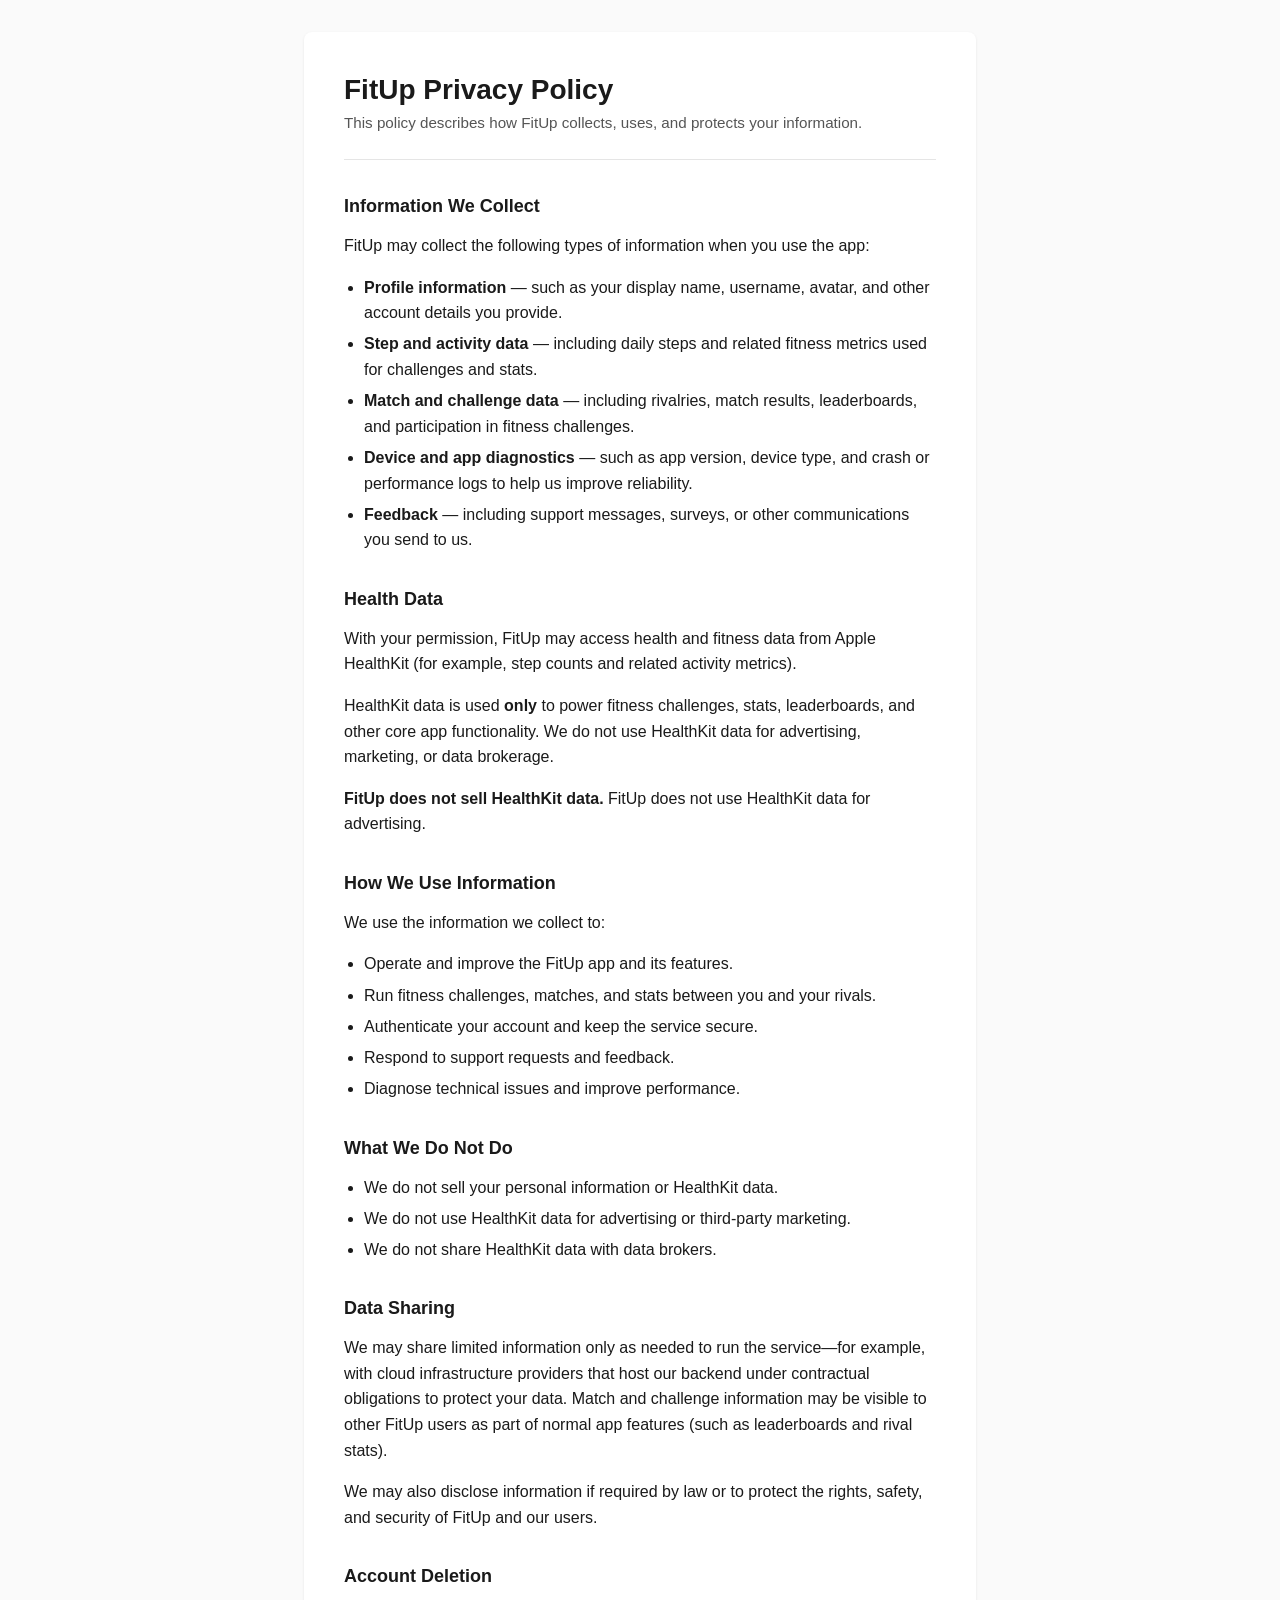
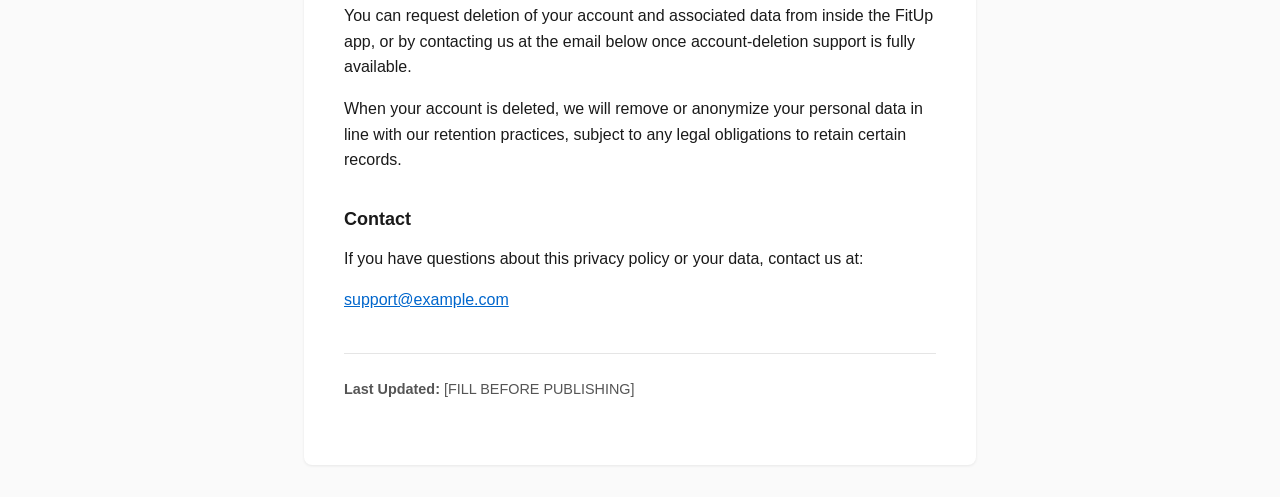
==== docs/privacy/index.html @ 524c8365 "Add GitHub Pages privacy policy for App Store" ====
<!DOCTYPE html>
<html lang="en">
<head>
  <meta charset="UTF-8">
  <meta name="viewport" content="width=device-width, initial-scale=1">
  <title>FitUp Privacy Policy</title>
  <style>
    :root {
      --text: #1a1a1a;
      --muted: #555;
      --border: #e5e5e5;
      --bg: #fafafa;
      --card: #fff;
    }

    * {
      box-sizing: border-box;
    }

    body {
      margin: 0;
      font-family: -apple-system, BlinkMacSystemFont, "Segoe UI", Roboto, Helvetica, Arial, sans-serif;
      font-size: 1rem;
      line-height: 1.6;
      color: var(--text);
      background: var(--bg);
    }

    main {
      max-width: 42rem;
      margin: 0 auto;
      padding: 2rem 1.25rem 3rem;
      background: var(--card);
      min-height: 100vh;
    }

    @media (min-width: 600px) {
      main {
        margin: 2rem auto;
        padding: 2.5rem 2.5rem 3rem;
        border-radius: 8px;
        box-shadow: 0 1px 3px rgba(0, 0, 0, 0.08);
        min-height: auto;
      }
    }

    h1 {
      font-size: 1.75rem;
      font-weight: 700;
      margin: 0 0 0.25rem;
      line-height: 1.25;
    }

    .subtitle {
      color: var(--muted);
      font-size: 0.95rem;
      margin: 0 0 2rem;
      padding-bottom: 1.5rem;
      border-bottom: 1px solid var(--border);
    }

    h2 {
      font-size: 1.125rem;
      font-weight: 600;
      margin: 2rem 0 0.75rem;
    }

    h2:first-of-type {
      margin-top: 0;
    }

    p, ul {
      margin: 0 0 1rem;
    }

    ul {
      padding-left: 1.25rem;
    }

    li {
      margin-bottom: 0.35rem;
    }

    a {
      color: #0066cc;
    }

    .last-updated {
      margin-top: 2.5rem;
      padding-top: 1.5rem;
      border-top: 1px solid var(--border);
      font-size: 0.9rem;
      color: var(--muted);
    }
  </style>
</head>
<body>
  <main>
    <h1>FitUp Privacy Policy</h1>
    <p class="subtitle">This policy describes how FitUp collects, uses, and protects your information.</p>

    <h2>Information We Collect</h2>
    <p>FitUp may collect the following types of information when you use the app:</p>
    <ul>
      <li><strong>Profile information</strong> — such as your display name, username, avatar, and other account details you provide.</li>
      <li><strong>Step and activity data</strong> — including daily steps and related fitness metrics used for challenges and stats.</li>
      <li><strong>Match and challenge data</strong> — including rivalries, match results, leaderboards, and participation in fitness challenges.</li>
      <li><strong>Device and app diagnostics</strong> — such as app version, device type, and crash or performance logs to help us improve reliability.</li>
      <li><strong>Feedback</strong> — including support messages, surveys, or other communications you send to us.</li>
    </ul>

    <h2>Health Data</h2>
    <p>With your permission, FitUp may access health and fitness data from Apple HealthKit (for example, step counts and related activity metrics).</p>
    <p>HealthKit data is used <strong>only</strong> to power fitness challenges, stats, leaderboards, and other core app functionality. We do not use HealthKit data for advertising, marketing, or data brokerage.</p>
    <p><strong>FitUp does not sell HealthKit data.</strong> FitUp does not use HealthKit data for advertising.</p>

    <h2>How We Use Information</h2>
    <p>We use the information we collect to:</p>
    <ul>
      <li>Operate and improve the FitUp app and its features.</li>
      <li>Run fitness challenges, matches, and stats between you and your rivals.</li>
      <li>Authenticate your account and keep the service secure.</li>
      <li>Respond to support requests and feedback.</li>
      <li>Diagnose technical issues and improve performance.</li>
    </ul>

    <h2>What We Do Not Do</h2>
    <ul>
      <li>We do not sell your personal information or HealthKit data.</li>
      <li>We do not use HealthKit data for advertising or third-party marketing.</li>
      <li>We do not share HealthKit data with data brokers.</li>
    </ul>

    <h2>Data Sharing</h2>
    <p>We may share limited information only as needed to run the service—for example, with cloud infrastructure providers that host our backend under contractual obligations to protect your data. Match and challenge information may be visible to other FitUp users as part of normal app features (such as leaderboards and rival stats).</p>
    <p>We may also disclose information if required by law or to protect the rights, safety, and security of FitUp and our users.</p>

    <h2>Account Deletion</h2>
    <p>You can request deletion of your account and associated data from inside the FitUp app, or by contacting us at the email below once account-deletion support is fully available.</p>
    <p>When your account is deleted, we will remove or anonymize your personal data in line with our retention practices, subject to any legal obligations to retain certain records.</p>

    <h2>Contact</h2>
    <p>If you have questions about this privacy policy or your data, contact us at:</p>
    <p><a href="mailto:support@example.com">support@example.com</a></p>

    <p class="last-updated"><strong>Last Updated:</strong> [FILL BEFORE PUBLISHING]</p>
  </main>
</body>
</html>
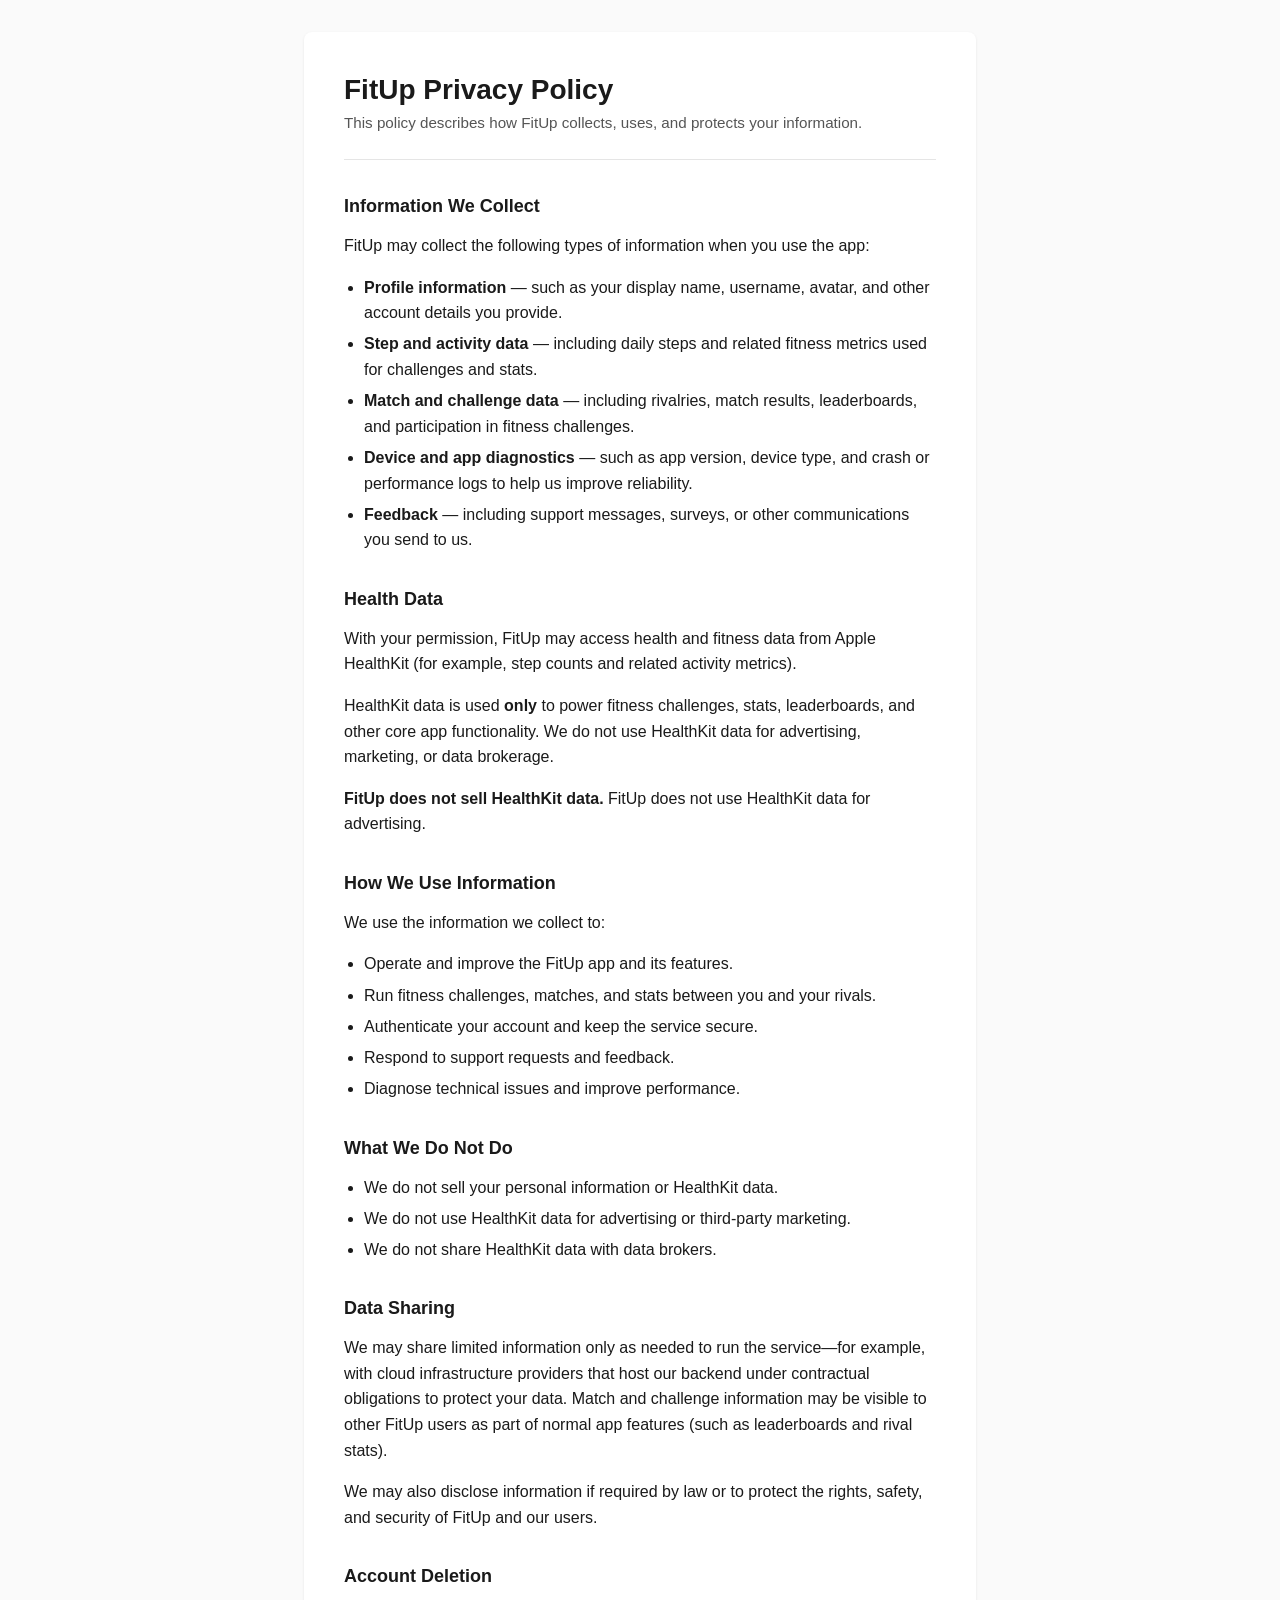
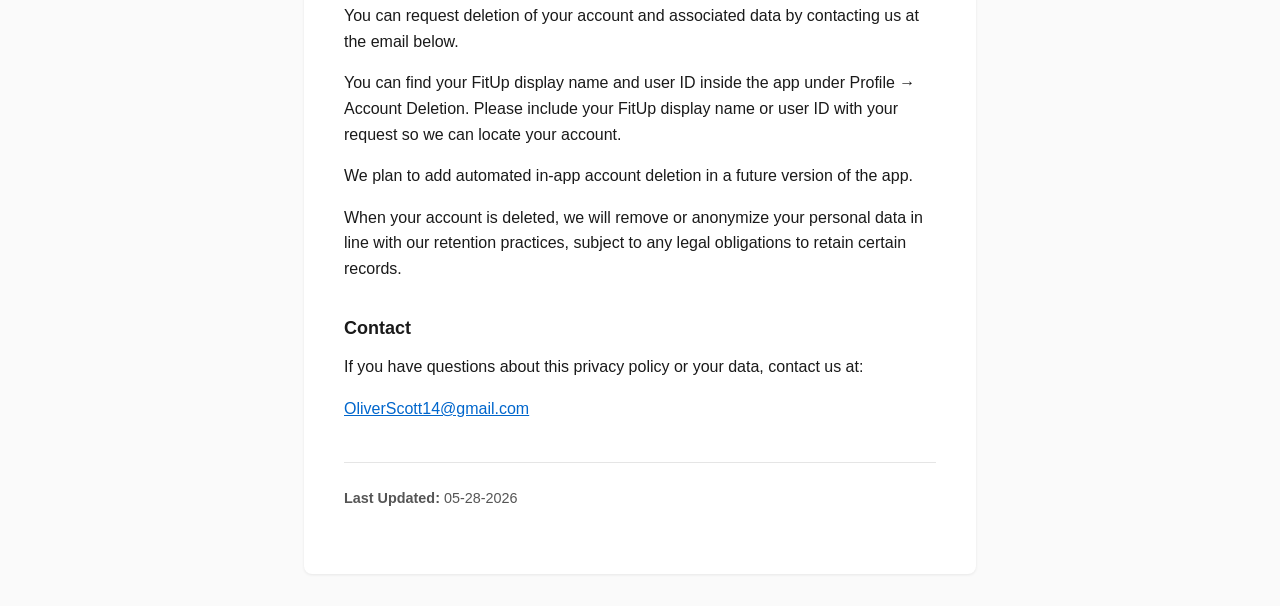
==== commit e2c6bda7: "Add GitHub Pages privacy policy for App Store- updated" ====
--- a/docs/privacy/index.html
+++ b/docs/privacy/index.html
@@ -136,14 +136,16 @@
     <p>We may also disclose information if required by law or to protect the rights, safety, and security of FitUp and our users.</p>
 
     <h2>Account Deletion</h2>
-    <p>You can request deletion of your account and associated data from inside the FitUp app, or by contacting us at the email below once account-deletion support is fully available.</p>
+    <p>You can request deletion of your account and associated data by contacting us at the email below.</p>
+      <p>You can find your FitUp display name and user ID inside the app under Profile → Account Deletion. Please include your FitUp display name or user ID with your request so we can locate your account.</p> 
+      <p>We plan to add automated in-app account deletion in a future version of the app.</p></p>
     <p>When your account is deleted, we will remove or anonymize your personal data in line with our retention practices, subject to any legal obligations to retain certain records.</p>
 
     <h2>Contact</h2>
     <p>If you have questions about this privacy policy or your data, contact us at:</p>
-    <p><a href="mailto:support@example.com">support@example.com</a></p>
+    <p><a href="mailto:OliverScott14@gmail.com">OliverScott14@gmail.com</a></p>
 
-    <p class="last-updated"><strong>Last Updated:</strong> [FILL BEFORE PUBLISHING]</p>
+    <p class="last-updated"><strong>Last Updated:</strong> 05-28-2026</p>
   </main>
 </body>
 </html>
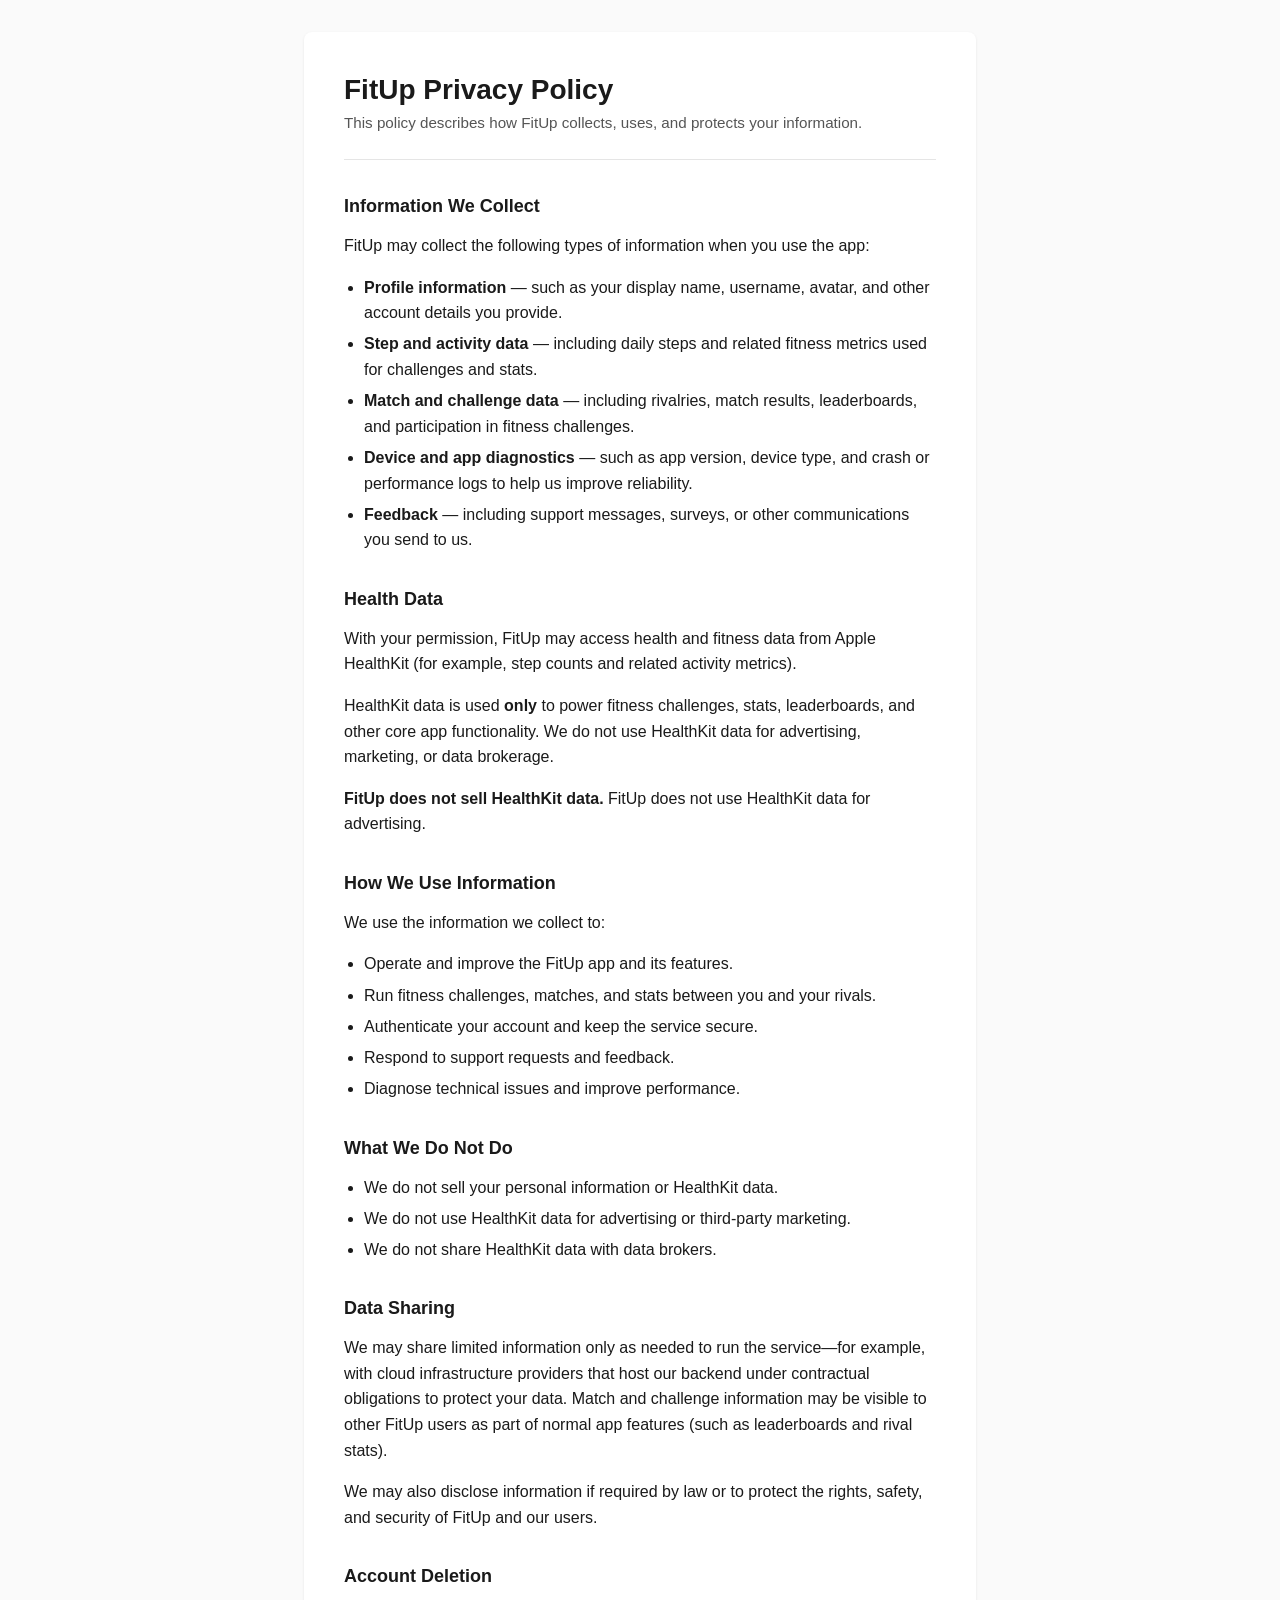
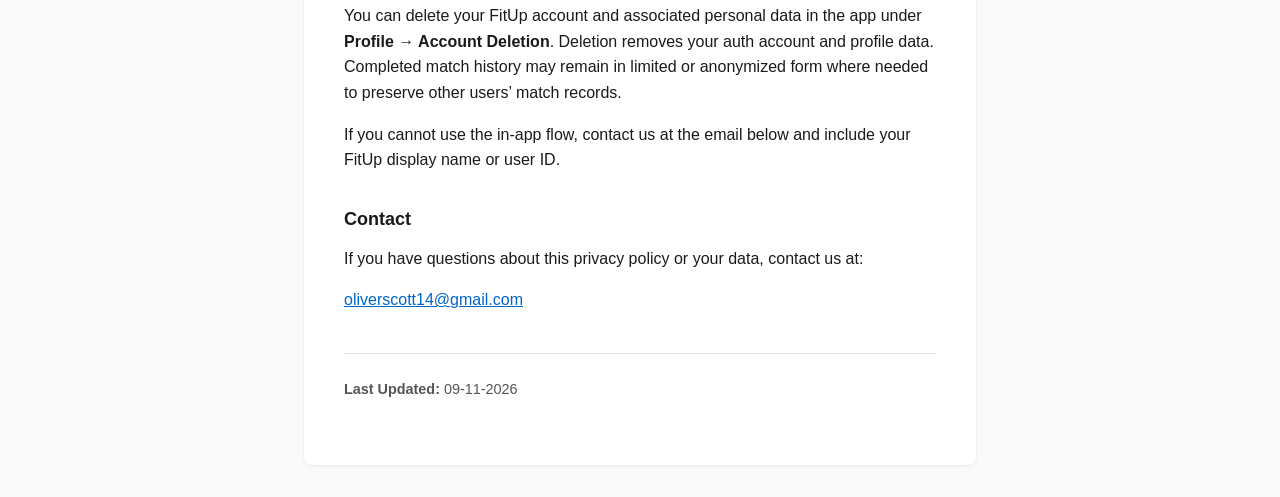
==== commit bf7d08d7: "prep for app store" ====
--- a/docs/privacy/index.html
+++ b/docs/privacy/index.html
@@ -136,16 +136,14 @@
     <p>We may also disclose information if required by law or to protect the rights, safety, and security of FitUp and our users.</p>
 
     <h2>Account Deletion</h2>
-    <p>You can request deletion of your account and associated data by contacting us at the email below.</p>
-      <p>You can find your FitUp display name and user ID inside the app under Profile → Account Deletion. Please include your FitUp display name or user ID with your request so we can locate your account.</p> 
-      <p>We plan to add automated in-app account deletion in a future version of the app.</p></p>
-    <p>When your account is deleted, we will remove or anonymize your personal data in line with our retention practices, subject to any legal obligations to retain certain records.</p>
+    <p>You can delete your FitUp account and associated personal data in the app under <strong>Profile → Account Deletion</strong>. Deletion removes your auth account and profile data. Completed match history may remain in limited or anonymized form where needed to preserve other users’ match records.</p>
+    <p>If you cannot use the in-app flow, contact us at the email below and include your FitUp display name or user ID.</p>
 
     <h2>Contact</h2>
     <p>If you have questions about this privacy policy or your data, contact us at:</p>
-    <p><a href="mailto:OliverScott14@gmail.com">OliverScott14@gmail.com</a></p>
+    <p><a href="mailto:oliverscott14@gmail.com">oliverscott14@gmail.com</a></p>
 
-    <p class="last-updated"><strong>Last Updated:</strong> 05-28-2026</p>
+    <p class="last-updated"><strong>Last Updated:</strong> 09-11-2026</p>
   </main>
 </body>
 </html>
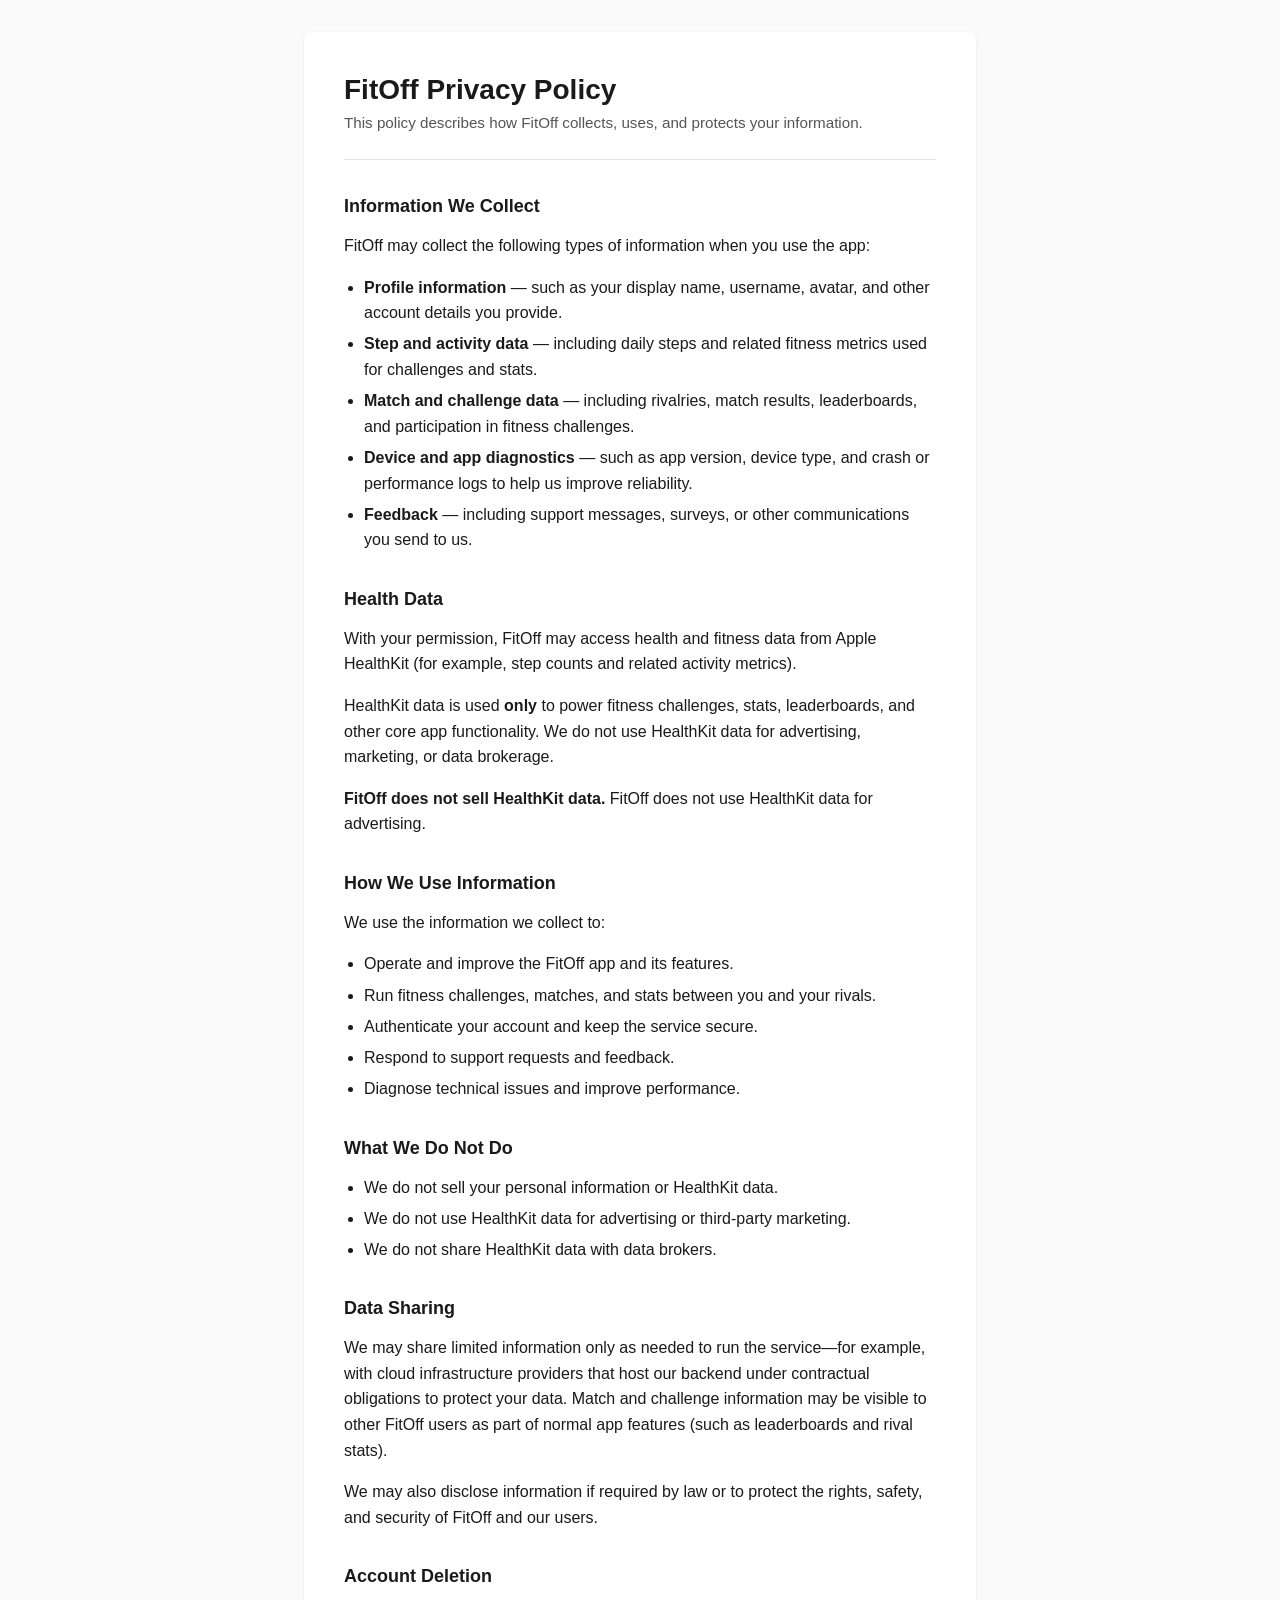
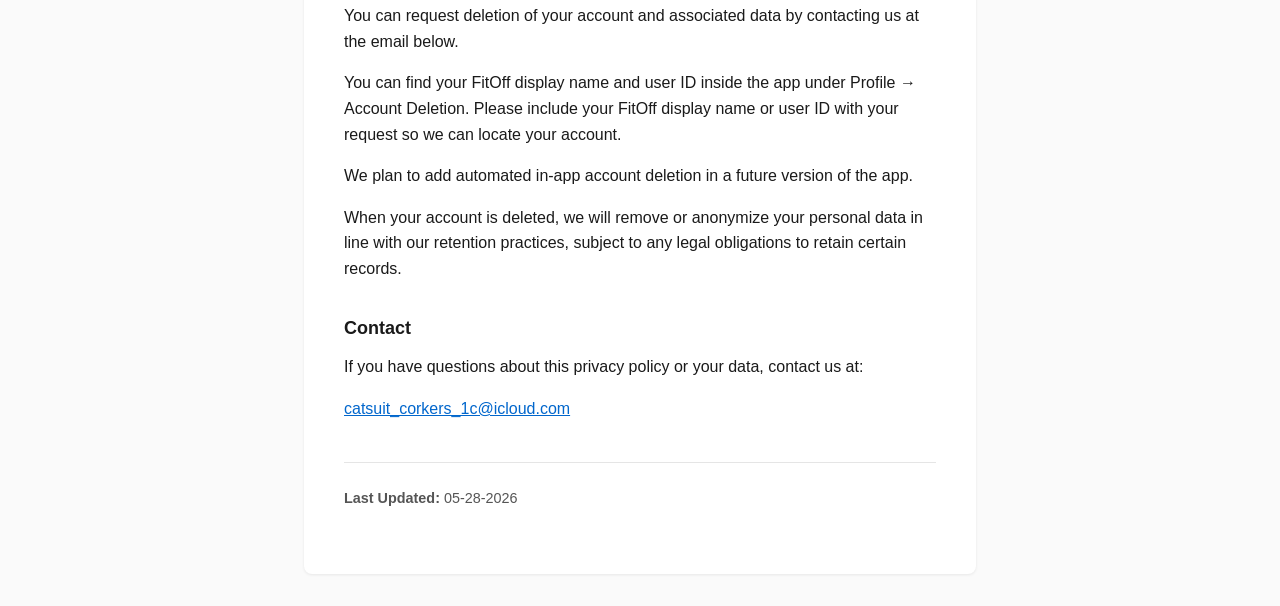
==== commit 49e9775c: "Prepare FitUp for App Store release" ====
--- a/docs/privacy/index.html
+++ b/docs/privacy/index.html
@@ -3,7 +3,7 @@
 <head>
   <meta charset="UTF-8">
   <meta name="viewport" content="width=device-width, initial-scale=1">
-  <title>FitUp Privacy Policy</title>
+  <title>FitOff Privacy Policy</title>
   <style>
     :root {
       --text: #1a1a1a;
@@ -96,11 +96,11 @@
 </head>
 <body>
   <main>
-    <h1>FitUp Privacy Policy</h1>
-    <p class="subtitle">This policy describes how FitUp collects, uses, and protects your information.</p>
+    <h1>FitOff Privacy Policy</h1>
+    <p class="subtitle">This policy describes how FitOff collects, uses, and protects your information.</p>
 
     <h2>Information We Collect</h2>
-    <p>FitUp may collect the following types of information when you use the app:</p>
+    <p>FitOff may collect the following types of information when you use the app:</p>
     <ul>
       <li><strong>Profile information</strong> — such as your display name, username, avatar, and other account details you provide.</li>
       <li><strong>Step and activity data</strong> — including daily steps and related fitness metrics used for challenges and stats.</li>
@@ -110,14 +110,14 @@
     </ul>
 
     <h2>Health Data</h2>
-    <p>With your permission, FitUp may access health and fitness data from Apple HealthKit (for example, step counts and related activity metrics).</p>
+    <p>With your permission, FitOff may access health and fitness data from Apple HealthKit (for example, step counts and related activity metrics).</p>
     <p>HealthKit data is used <strong>only</strong> to power fitness challenges, stats, leaderboards, and other core app functionality. We do not use HealthKit data for advertising, marketing, or data brokerage.</p>
-    <p><strong>FitUp does not sell HealthKit data.</strong> FitUp does not use HealthKit data for advertising.</p>
+    <p><strong>FitOff does not sell HealthKit data.</strong> FitOff does not use HealthKit data for advertising.</p>
 
     <h2>How We Use Information</h2>
     <p>We use the information we collect to:</p>
     <ul>
-      <li>Operate and improve the FitUp app and its features.</li>
+      <li>Operate and improve the FitOff app and its features.</li>
       <li>Run fitness challenges, matches, and stats between you and your rivals.</li>
       <li>Authenticate your account and keep the service secure.</li>
       <li>Respond to support requests and feedback.</li>
@@ -132,18 +132,20 @@
     </ul>
 
     <h2>Data Sharing</h2>
-    <p>We may share limited information only as needed to run the service—for example, with cloud infrastructure providers that host our backend under contractual obligations to protect your data. Match and challenge information may be visible to other FitUp users as part of normal app features (such as leaderboards and rival stats).</p>
-    <p>We may also disclose information if required by law or to protect the rights, safety, and security of FitUp and our users.</p>
+    <p>We may share limited information only as needed to run the service—for example, with cloud infrastructure providers that host our backend under contractual obligations to protect your data. Match and challenge information may be visible to other FitOff users as part of normal app features (such as leaderboards and rival stats).</p>
+    <p>We may also disclose information if required by law or to protect the rights, safety, and security of FitOff and our users.</p>
 
     <h2>Account Deletion</h2>
-    <p>You can delete your FitUp account and associated personal data in the app under <strong>Profile → Account Deletion</strong>. Deletion removes your auth account and profile data. Completed match history may remain in limited or anonymized form where needed to preserve other users’ match records.</p>
-    <p>If you cannot use the in-app flow, contact us at the email below and include your FitUp display name or user ID.</p>
+    <p>You can request deletion of your account and associated data by contacting us at the email below.</p>
+      <p>You can find your FitOff display name and user ID inside the app under Profile → Account Deletion. Please include your FitOff display name or user ID with your request so we can locate your account.</p>
+      <p>We plan to add automated in-app account deletion in a future version of the app.</p></p>
+    <p>When your account is deleted, we will remove or anonymize your personal data in line with our retention practices, subject to any legal obligations to retain certain records.</p>
 
     <h2>Contact</h2>
     <p>If you have questions about this privacy policy or your data, contact us at:</p>
-    <p><a href="mailto:oliverscott14@gmail.com">oliverscott14@gmail.com</a></p>
+    <p><a href="mailto:catsuit_corkers_1c@icloud.com?subject=FitOff%20Privacy">catsuit_corkers_1c@icloud.com</a></p>
 
-    <p class="last-updated"><strong>Last Updated:</strong> 09-11-2026</p>
+    <p class="last-updated"><strong>Last Updated:</strong> 05-28-2026</p>
   </main>
 </body>
 </html>
